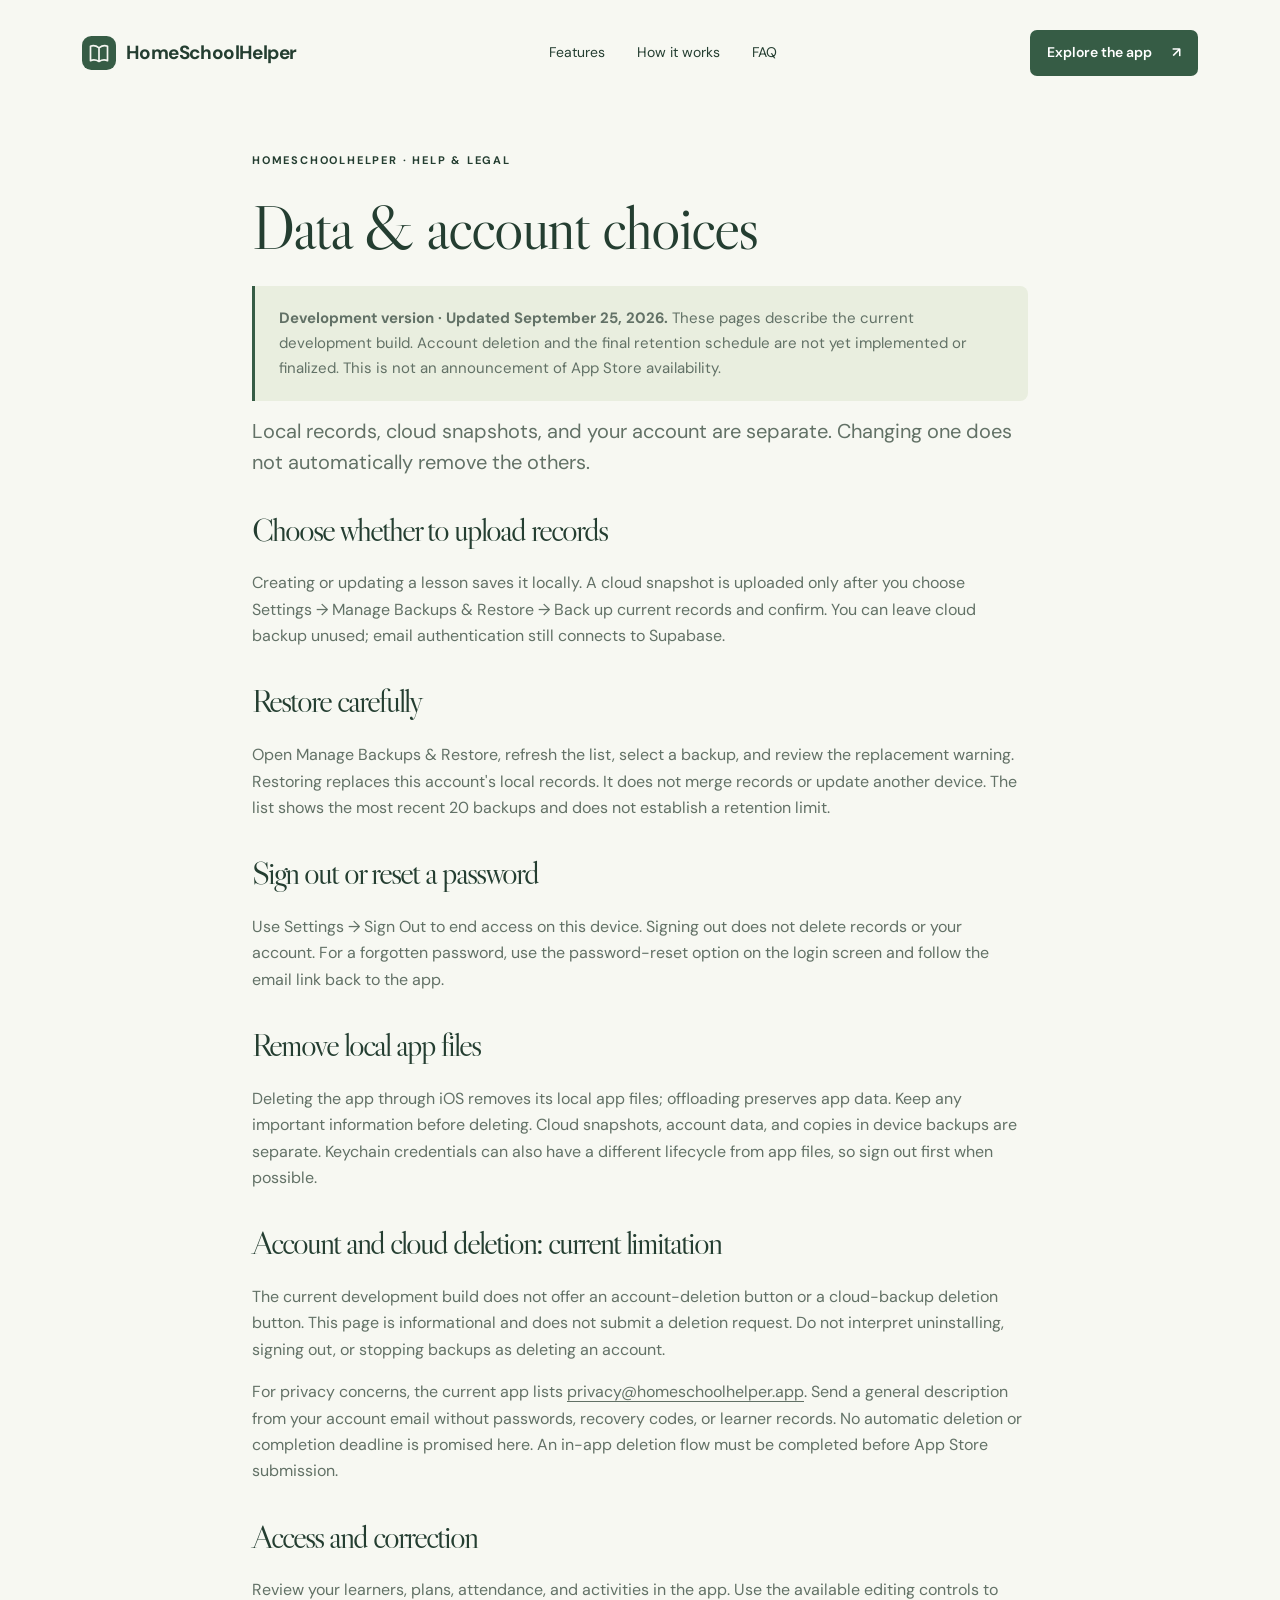
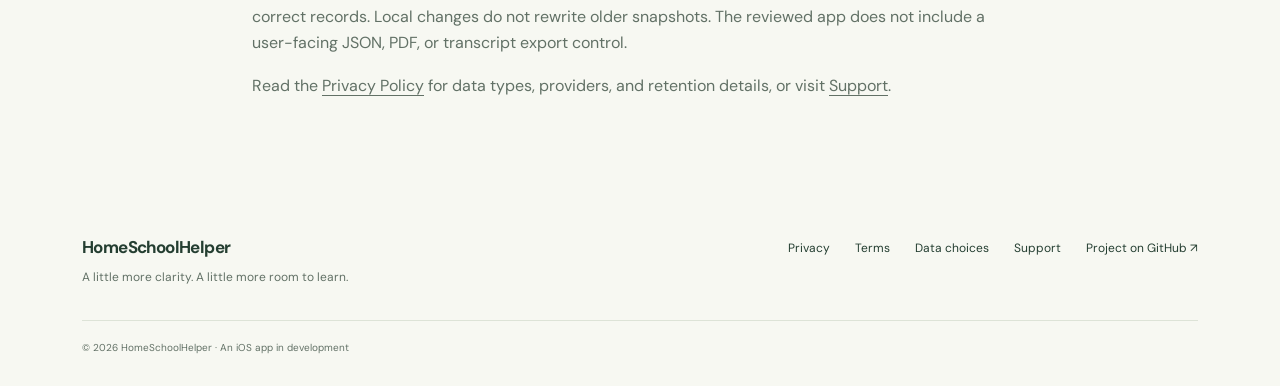
==== data-choices/index.html @ 50081ca1 "Align website with native app and add App Store legal pages" ====
<!doctype html><html lang="en"><head><meta charset="utf-8"><meta name="viewport" content="width=device-width,initial-scale=1"><meta name="theme-color" content="#365c45"><meta name="description" content="Manage local records, manual cloud backups, sign-in, and understand current deletion limitations."><meta property="og:title" content="Data & account choices — HomeSchoolHelper"><meta property="og:description" content="Manage local records, manual cloud backups, sign-in, and understand current deletion limitations."><title>Data & account choices — HomeSchoolHelper</title><link rel="icon" href="../assets/favicon.svg" type="image/svg+xml"><link rel="stylesheet" href="../assets/style.css"></head><body><a class="skip" href="#main">Skip to content</a><header class="header wrap"><a class="brand" href="../"><img src="../assets/favicon.svg" width="34" height="34" alt="">HomeSchoolHelper</a><nav aria-label="Main navigation"><a href="../#features">Features</a><a href="../#how-it-works">How it works</a><a href="../#faq">FAQ</a></nav><a class="button small" href="../preview/">Explore the app <span aria-hidden="true">↗</span></a></header><main id="main" class="wrap document"><div class="eyebrow">HOMESCHOOLHELPER · HELP & LEGAL</div><h1>Data & account choices</h1><p class="policy-note"><strong>Development version · Updated September 25, 2026.</strong> These pages describe the current development build. Account deletion and the final retention schedule are not yet implemented or finalized. This is not an announcement of App Store availability.</p>
<p class="lead">Local records, cloud snapshots, and your account are separate. Changing one does not automatically remove the others.</p>
<h2>Choose whether to upload records</h2><p>Creating or updating a lesson saves it locally. A cloud snapshot is uploaded only after you choose Settings → Manage Backups & Restore → Back up current records and confirm. You can leave cloud backup unused; email authentication still connects to Supabase.</p>
<h2>Restore carefully</h2><p>Open Manage Backups & Restore, refresh the list, select a backup, and review the replacement warning. Restoring replaces this account's local records. It does not merge records or update another device. The list shows the most recent 20 backups and does not establish a retention limit.</p>
<h2>Sign out or reset a password</h2><p>Use Settings → Sign Out to end access on this device. Signing out does not delete records or your account. For a forgotten password, use the password-reset option on the login screen and follow the email link back to the app.</p>
<h2>Remove local app files</h2><p>Deleting the app through iOS removes its local app files; offloading preserves app data. Keep any important information before deleting. Cloud snapshots, account data, and copies in device backups are separate. Keychain credentials can also have a different lifecycle from app files, so sign out first when possible.</p>
<h2>Account and cloud deletion: current limitation</h2><p>The current development build does not offer an account-deletion button or a cloud-backup deletion button. This page is informational and does not submit a deletion request. Do not interpret uninstalling, signing out, or stopping backups as deleting an account.</p><p>For privacy concerns, the current app lists <a href="mailto:privacy@homeschoolhelper.app">privacy@homeschoolhelper.app</a>. Send a general description from your account email without passwords, recovery codes, or learner records. No automatic deletion or completion deadline is promised here. An in-app deletion flow must be completed before App Store submission.</p>
<h2>Access and correction</h2><p>Review your learners, plans, attendance, and activities in the app. Use the available editing controls to correct records. Local changes do not rewrite older snapshots. The reviewed app does not include a user-facing JSON, PDF, or transcript export control.</p><p>Read the <a href="../privacy/">Privacy Policy</a> for data types, providers, and retention details, or visit <a href="../support/">Support</a>.</p>
</main><footer class="wrap"><div><a class="brand" href="../">HomeSchoolHelper</a><p>A little more clarity. A little more room to learn.</p></div><div class="footer-links"><a href="../privacy/">Privacy</a><a href="../terms/">Terms</a><a href="../data-choices/">Data choices</a><a href="../support/">Support</a><a href="https://github.com/chanderson7/HomeschoolHelper">Project on GitHub ↗</a></div><small>© 2026 HomeSchoolHelper · An iOS app in development</small></footer></body></html>
---- assets/style.css ----
@import url('https://fonts.googleapis.com/css2?family=DM+Sans:wght@400;500;600;700&family=Libre+Caslon+Display&display=swap');
:root{--bg:#f7f8f2;--ink:#243e31;--green:#365c45;--muted:#627166;--line:#dde3d7;--soft:#e9eedf}*{box-sizing:border-box}html{scroll-behavior:smooth;scroll-padding-top:30px}body{margin:0;background:var(--bg);color:var(--ink);font:16px/1.65 'DM Sans',system-ui,sans-serif}a{color:inherit}button,a,summary{-webkit-tap-highlight-color:transparent}a:focus-visible,summary:focus-visible{outline:3px solid #b76f44;outline-offset:6px}a{text-underline-offset:4px}.wrap{max-width:1180px;margin:auto;padding-left:32px;padding-right:32px}.header{height:106px;display:flex;align-items:center;justify-content:space-between;gap:24px}.brand{display:flex;align-items:center;gap:10px;font-weight:700;font-size:19px;text-decoration:none;letter-spacing:-.6px}.header nav{display:flex;gap:32px;font-size:14px}.header nav a{text-decoration:none}.header nav a:hover{color:#8a502f}.button{display:inline-flex;align-items:center;justify-content:center;gap:20px;background:var(--green);color:white;padding:15px 23px;border-radius:7px;text-decoration:none;font-size:14px;font-weight:600;transition:background .2s,transform .2s}.button:hover{background:#254832;transform:translateY(-2px)}.button.small{padding:11px 17px}.hero{display:grid;grid-template-columns:1.12fr 1fr;gap:45px;align-items:center;padding-top:55px;padding-bottom:80px}.pill,.eyebrow{font-size:11px;font-weight:700;letter-spacing:1.8px}.pill{display:inline-block;background:#e9edde;padding:8px 12px;border-radius:4px;font-size:10px;letter-spacing:1.2px}h1,h2,h3,p{margin-top:0}h1,h2{font-family:'Libre Caslon Display',Georgia,serif;font-weight:400;letter-spacing:-2px;line-height:1.02}h1{font-size:84px;margin:27px 0}em{font-weight:400;color:#728366}h1 em,h2 em{font-style:italic}.lead{font-size:20px;line-height:1.55}.intro{max-width:430px;color:var(--muted);margin:24px 0 30px;font-size:15px}.actions{display:flex;align-items:center;gap:25px}.text-link{font-size:14px;font-weight:600;text-decoration:none}.development{display:flex;align-items:center;gap:9px;font-size:12px;color:var(--muted);margin-top:24px}.development>span{width:6px;height:6px;border-radius:50%;background:#8c9a6c}.hero-art{position:relative;display:flex;flex-direction:column;align-items:center;padding:7px 0}.orbit{position:absolute;width:450px;height:450px;background:#e7ebdc;border-radius:50%;top:95px;z-index:-1}.phone{width:290px;background:#f5f6f1;border:6px solid #2b3a30;box-shadow:0 25px 45px #273c3020,inset 0 0 0 1px #83917e;border-radius:39px;overflow:hidden;transform:rotate(3deg);position:relative}.phone-top{display:flex;justify-content:space-between;align-items:center;padding:15px 20px 8px;font-size:10px}.island{width:76px;height:20px;background:#26342d;border-radius:20px}.phone-content{padding:18px 17px 12px}.phone .eyebrow{font-size:8px;letter-spacing:1px}.phone h2{font:600 25px/1.1 'DM Sans',sans-serif;letter-spacing:-1px;margin:9px 0}.phone p{font-size:10px;color:var(--muted)}.chips{display:flex;gap:7px;font-size:9px;margin:15px 0}.chips span{padding:6px 11px;background:white;border-radius:20px}.chips .selected{background:var(--green);color:white}.progress-card{background:#e3ead9;border-radius:15px;padding:15px 13px}.progress-card>span{font-size:7px;letter-spacing:1px}.progress-card strong{display:block;font-size:15px;margin:3px 0 12px;letter-spacing:-.5px}.progress{height:5px;background:#f8f9f4;border-radius:6px;margin-bottom:6px}.progress i{display:block;height:100%;width:43%;background:#69855b;border-radius:6px}.progress-card small{font-size:8px;color:#66745d}.phone-section{font-size:13px;font-weight:600;margin:19px 0 8px;display:flex;justify-content:space-between}.phone-section span{font-weight:400;font-size:9px;color:#687560}.lesson{display:flex;align-items:center;gap:9px;background:white;padding:13px 9px;border-bottom:1px solid #f0f2eb}.lesson strong{font-size:10px;display:block;line-height:1.4}.lesson small{font-size:8px;display:block;color:#6b786c;margin-top:3px}.check{width:17px;height:17px;border:1px solid #cbd4c2;border-radius:50%;flex-shrink:0}.done{background:#719367;color:white;border:none;text-align:center;font-size:11px}.subject{margin-left:auto;color:#859573;font-size:15px}.phone-nav{display:flex;justify-content:space-around;background:white;border-top:1px solid #e2e8db;padding:9px 5px 3px;text-align:center;color:#83917c}.phone-nav span{font-size:17px}.phone-nav small{display:block;font-size:8px}.phone-nav .active{color:#365c45}.homebar{width:90px;height:4px;background:#27392b;border-radius:4px;margin:8px auto}.note{position:absolute;z-index:2;display:flex;align-items:center;gap:10px;border:1px solid #e0e5d8;background:#fffef9;box-shadow:0 7px 20px #2c3c2810;padding:13px 17px;border-radius:9px;font-size:12px;font-weight:600}.note>span{background:#eaf0e0;width:29px;height:29px;border-radius:50%;text-align:center;line-height:29px;font-size:18px}.note small{font-size:10px;display:block;font-weight:400;color:var(--muted)}.note-top{top:83px;left:-26px;transform:rotate(-5deg)}.note-bottom{bottom:78px;right:-15px;transform:rotate(-3deg)}.art-caption{font-size:10px;color:var(--muted);margin:24px 0 0}.principles{border-top:1px solid var(--line);border-bottom:1px solid var(--line);background:#eff2e7}.principle-grid{display:grid;grid-template-columns:repeat(3,1fr);padding-top:33px;padding-bottom:32px;gap:40px}.principles span{font-size:10px;letter-spacing:1.3px;color:var(--muted)}.principles h3{font-size:17px;margin:7px 0 5px;font-weight:500}.principles p{font-size:13px;color:var(--muted);margin:0}.section{padding-top:90px;padding-bottom:90px}h2{font-size:57px;margin:16px 0 24px}.section-heading{max-width:560px;margin-bottom:40px}.section-heading>p{max-width:425px;color:var(--muted)}.feature-grid{display:grid;grid-template-columns:1fr 1fr;gap:22px}.feature{border:1px solid var(--line);border-radius:14px;padding:35px;background:#fdfef9}.feature-wide{grid-column:1/-1;display:grid;grid-template-columns:1fr 1fr;gap:65px;align-items:center;background:#eaf0e2}.feature h3{font:400 35px/1.1 'Libre Caslon Display',Georgia,serif;letter-spacing:-.6px;margin:14px 0 17px}.feature p{font-size:14px;color:var(--muted);max-width:440px}.feature-number{font-size:12px;color:#74816c}.tag{font-size:10px;letter-spacing:.6px;text-transform:uppercase;font-weight:600;display:inline-block;margin-top:14px}.mini-day{background:#fffef9;border:1px solid #e1e6d6;box-shadow:0 9px 25px #2f4c3010;border-radius:10px;padding:27px;transform:rotate(-2deg)}.mini-label{font-size:10px;letter-spacing:1.4px;margin-bottom:25px}.mini-day>div:not(.mini-label):not(.mini-track){display:flex;gap:12px;align-items:center;font-size:13px}.avatar{background:#e1e9d8;border-radius:50%;width:29px;height:29px;display:grid;place-items:center}.mini-day b+span{margin-left:auto;font-size:11px;color:var(--muted)}.clay{background:#f1dfca}.mini-track{height:5px;background:#f0f2e9;margin:13px 0 23px;border-radius:4px}.mini-track i{height:100%;display:block;background:#71896a;border-radius:4px}.clay-track i{background:#bd9771}.mini-day>small{font-size:10px;color:var(--muted)}.week{display:flex;gap:9px;margin:28px 0 15px}.week>span{flex:1;background:#edf1e5;padding:11px 0 12px;border-radius:6px;text-align:center;font-size:12px}.week i{display:block;width:22px;height:5px;background:#a6b69a;margin:12px auto;box-shadow:0 8px #c6d0bc}.week .free{background:#f4eee2}.week small{font-size:8px;display:block;line-height:1.3;margin-top:8px}.record-list{margin-top:22px}.record-list span{font-size:13px;display:flex;justify-content:space-between;padding:12px 0;border-bottom:1px solid var(--line)}.record-list b{font-weight:400}.dark{background:#304e3a;color:#f2f6e9}.dark p,.dark .feature-number{color:#c5d2bb}.dark .tag{color:#d1dec5}.quote{font:38px/1.2 'Libre Caslon Display',Georgia,serif;padding-left:35px;border-left:1px solid #66815f}.quote em{color:#bccca8}.quote small{display:block;font:10px 'DM Sans',sans-serif;margin-top:20px;color:#bfceb4}.scope-note{font-size:12px;color:var(--muted);margin:24px 0 0}.workflow{background:#edf0e5;border-top:1px solid var(--line);border-bottom:1px solid var(--line)}.steps{display:grid;grid-template-columns:repeat(5,1fr);gap:28px;margin-top:45px}.steps>div{border-top:1px solid #c5cfb8;padding-top:14px}.steps span{font-size:11px;color:#6d7d5d}.steps h3{font:30px 'Libre Caslon Display',Georgia,serif;margin:16px 0 10px}.steps p{font-size:13px;color:var(--muted)}.preview-callout{display:grid;grid-template-columns:1fr 1fr;gap:100px;align-items:center;border-bottom:1px solid var(--line)}.preview-callout p{color:var(--muted);font-size:15px;max-width:430px;margin-bottom:25px}.screen-index a{display:flex;gap:20px;padding:22px 0;border-bottom:1px solid var(--line);text-decoration:none;font-size:12px;color:var(--muted)}.screen-index strong{font-weight:500;font-size:18px;color:var(--ink)}.screen-index a>span{margin-left:auto}.screen-index small{display:block;font-size:11px;color:var(--muted);margin-top:16px}.faq{display:grid;grid-template-columns:1fr 1.15fr;gap:65px}.faq h2{font-size:48px}details{border-bottom:1px solid var(--line)}summary{display:flex;justify-content:space-between;gap:25px;cursor:pointer;list-style:none;font-size:14px;padding:20px 0;font-weight:500}summary::-webkit-details-marker{display:none}summary span{font-size:18px;font-weight:400}details[open] summary span{transform:rotate(45deg)}details p{font-size:14px;color:var(--muted);padding:0 30px 10px 0}.closing{background:#2f4d39;color:#f3f7e9;text-align:center;padding:65px 0}.closing .eyebrow{color:#b7c7a7}.closing h2{font-size:63px}.closing em{color:#b7c7a7}.light{background:#e9efda;color:#294332}.light:hover{background:white}.closing p{font-size:11px;color:#bbcbb0;margin:22px 0 0}footer{padding-top:43px!important;padding-bottom:30px!important;display:flex;flex-wrap:wrap;justify-content:space-between;gap:25px}footer .brand{font-size:17px}footer p{font-size:12px;color:var(--muted);margin:7px 0}.footer-links{display:flex;gap:25px;font-size:12px;align-items:flex-start;padding-top:6px}.footer-links a{text-decoration:none}footer>small{width:100%;border-top:1px solid var(--line);padding-top:19px;font-size:10px;color:var(--muted)}.skip{position:absolute;left:15px;top:-100px;padding:10px;background:white;z-index:10}.skip:focus{top:10px}.preview-page{padding-top:45px;padding-bottom:50px}.preview-page h1{font-size:66px}.demo-notice{padding:20px;background:var(--soft);border-radius:10px;font-size:14px;margin:25px 0}.demo-notice strong{display:block}.preview-page iframe{width:100%;height:900px;border:1px solid var(--line);border-radius:12px;background:white}.document{max-width:840px;padding-top:45px;padding-bottom:75px}.document h1{font-size:62px}.document h2{font-size:33px;margin-top:35px}.document p{color:var(--muted)}
@media(min-width:1450px){.hero{padding-top:75px;padding-bottom:100px}}@media(max-width:1000px){.hero{gap:25px}h1{font-size:66px}.hero-art{transform:scale(.9)}.note-top{left:-30px}.note-bottom{right:-15px}.header nav{gap:18px}.actions{gap:15px}.text-link{font-size:12px}.feature-wide{gap:35px}.preview-callout{gap:45px}.faq{gap:35px}}@media(max-width:760px){.wrap{padding-left:23px;padding-right:23px}.header{height:84px;gap:12px}.header .brand{font-size:16px}.header .brand img{width:28px;height:28px}.header nav{display:none}.header .button{font-size:11px;padding:10px 12px;gap:7px}.hero{grid-template-columns:1fr;padding-top:35px;padding-bottom:35px;gap:30px}.hero-copy{max-width:560px}.pill{font-size:8px;letter-spacing:.8px}h1{font-size:65px;letter-spacing:-2px;margin-top:23px}.lead{font-size:18px}.intro{font-size:15px}.hero-art{transform:none;padding-top:15px;max-width:420px;width:100%;margin:auto}.orbit{width:330px;height:330px;top:110px}.note{padding:10px;font-size:11px}.note-top{left:0;top:105px}.note-bottom{right:0;bottom:80px}.phone{width:270px}.principle-grid{grid-template-columns:1fr;gap:22px;padding-top:28px;padding-bottom:28px}.principles .principle-grid>div{padding-bottom:17px;border-bottom:1px solid var(--line)}.principles .principle-grid>div:last-child{border:0;padding-bottom:0}.section{padding-top:60px;padding-bottom:60px}h2{font-size:48px}.feature-grid,.feature-wide{grid-template-columns:1fr}.feature{padding:27px}.feature-wide{gap:25px}.feature h3{font-size:34px}.feature p{font-size:15px}.mini-day{padding:23px;transform:rotate(-1deg)}.quote{font-size:33px;padding:15px 0 5px;border-left:0;border-top:1px solid #66815f}.steps{grid-template-columns:1fr 1fr;gap:20px}.steps p{font-size:14px}.preview-callout,.faq{grid-template-columns:1fr;gap:25px}.closing h2{font-size:50px}.closing .eyebrow{font-size:9px}.footer-links{flex-wrap:wrap;gap:18px}.preview-page h1,.document h1{font-size:49px}.preview-page iframe{height:860px}.phone h2{font-size:24px}}@media(prefers-reduced-motion:reduce){html{scroll-behavior:auto}*{transition:none!important}}

/* Quiet, one-time motion. Individual translate preserves the phone/note rotations. */
@keyframes entrance{from{opacity:0;translate:0 16px}to{opacity:1;translate:0 0}}
@keyframes progress-fill{from{transform:scaleX(0)}to{transform:scaleX(1)}}
@media(prefers-reduced-motion:no-preference){
  .hero-copy>.pill,.hero-copy>h1,.hero-copy>.lead,.hero-copy>.intro,.hero-copy>.development{
    animation:entrance 700ms cubic-bezier(.22,1,.36,1) both;
  }
  .hero-copy>h1{animation-delay:60ms}
  .hero-copy>.lead{animation-delay:120ms}
  .hero-copy>.intro{animation-delay:180ms}
  .hero-copy>.development{animation-delay:240ms}
  .hero-art>.phone{animation:entrance 800ms cubic-bezier(.22,1,.36,1) 180ms both}
  .hero-art>.note{animation:entrance 650ms cubic-bezier(.22,1,.36,1) 380ms both}
  .hero-art>.note-bottom{animation-delay:480ms}
  .feature{transition:opacity 550ms cubic-bezier(.22,1,.36,1),translate 550ms cubic-bezier(.22,1,.36,1)}
  .feature.reveal-pending{opacity:0;translate:0 16px}
  .feature.revealed .mini-track i{transform-origin:left;animation:progress-fill 650ms cubic-bezier(.22,1,.36,1) 120ms both}
  @media(min-width:761px){.feature:nth-child(3){transition-delay:80ms}}
}
@media(prefers-reduced-motion:reduce){
  .hero-copy>*,.hero-art>*,.feature,.mini-track i{animation:none!important;transition:none!important;translate:none!important;opacity:1!important}
}
@media print{.feature.reveal-pending{opacity:1;translate:none}}

/* Legal pages share the site's readable document layout. */
.policy-note{padding:20px 24px;background:var(--soft);border-left:3px solid var(--green);border-radius:0 8px 8px 0;font-size:15px}
.legal-nav{display:flex;gap:12px 24px;flex-wrap:wrap;padding:20px 0;border-block:1px solid var(--line);margin:28px 0;font-size:14px}
.document li{margin-bottom:12px;color:var(--muted)}
.document a{overflow-wrap:anywhere}.document h2{scroll-margin-top:24px}
.backup-section{border-top:1px solid var(--line)}.backup-section p{max-width:680px;color:var(--muted)}
.footer-links{flex-wrap:wrap}
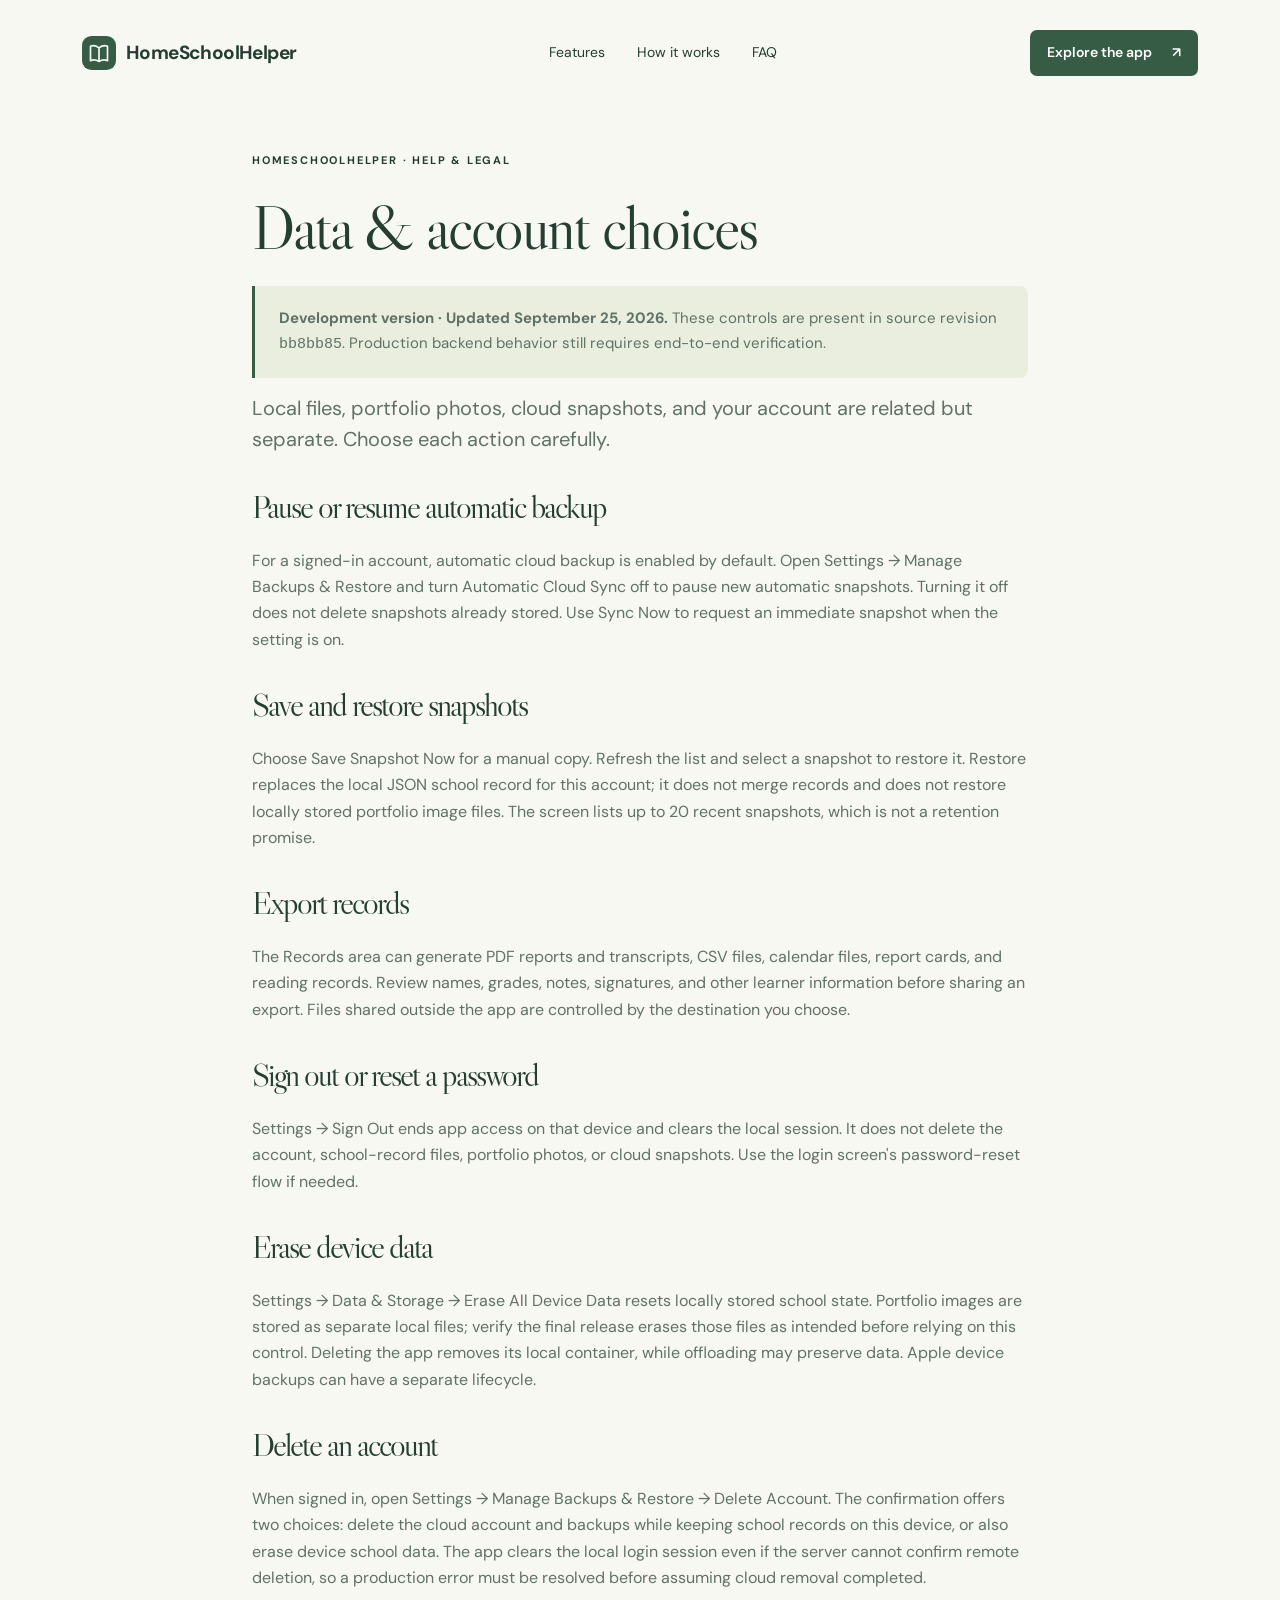
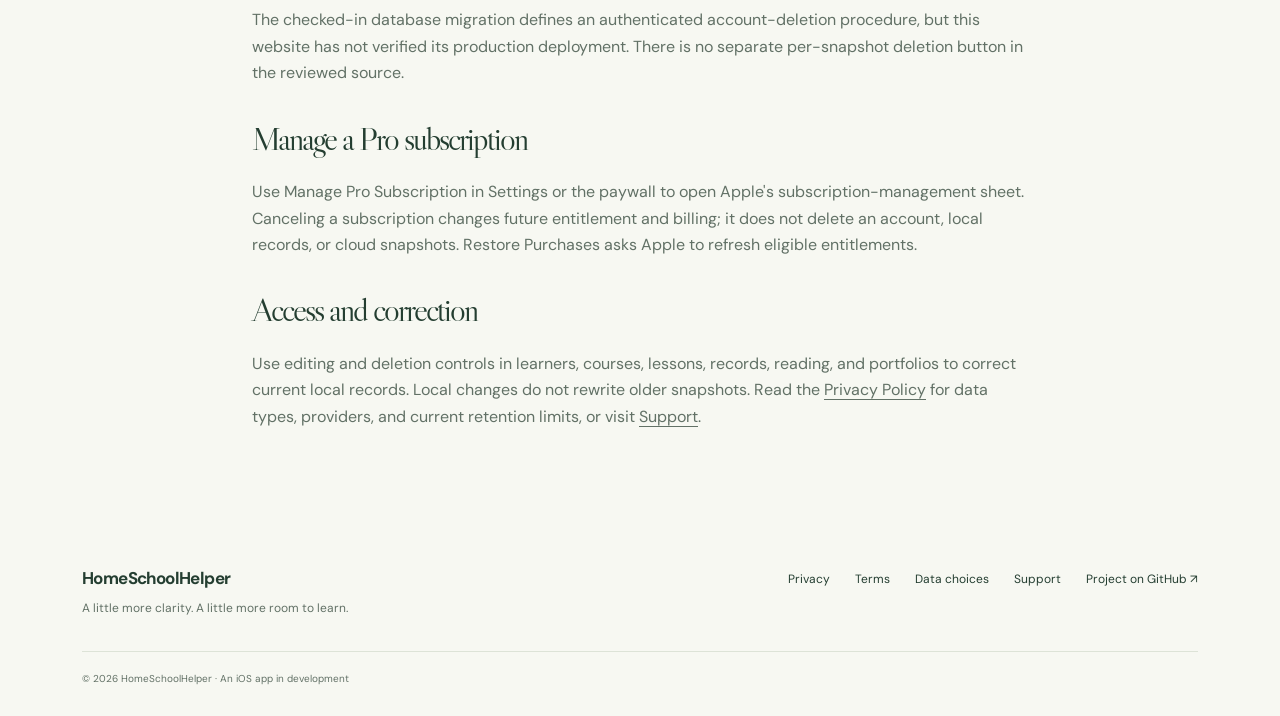
==== commit cfc68574: "Update site for latest iOS release features" ====
--- a/data-choices/index.html
+++ b/data-choices/index.html
@@ -1,9 +1,11 @@
-<!doctype html><html lang="en"><head><meta charset="utf-8"><meta name="viewport" content="width=device-width,initial-scale=1"><meta name="theme-color" content="#365c45"><meta name="description" content="Manage local records, manual cloud backups, sign-in, and understand current deletion limitations."><meta property="og:title" content="Data & account choices — HomeSchoolHelper"><meta property="og:description" content="Manage local records, manual cloud backups, sign-in, and understand current deletion limitations."><title>Data & account choices — HomeSchoolHelper</title><link rel="icon" href="../assets/favicon.svg" type="image/svg+xml"><link rel="stylesheet" href="../assets/style.css"></head><body><a class="skip" href="#main">Skip to content</a><header class="header wrap"><a class="brand" href="../"><img src="../assets/favicon.svg" width="34" height="34" alt="">HomeSchoolHelper</a><nav aria-label="Main navigation"><a href="../#features">Features</a><a href="../#how-it-works">How it works</a><a href="../#faq">FAQ</a></nav><a class="button small" href="../preview/">Explore the app <span aria-hidden="true">↗</span></a></header><main id="main" class="wrap document"><div class="eyebrow">HOMESCHOOLHELPER · HELP & LEGAL</div><h1>Data & account choices</h1><p class="policy-note"><strong>Development version · Updated September 25, 2026.</strong> These pages describe the current development build. Account deletion and the final retention schedule are not yet implemented or finalized. This is not an announcement of App Store availability.</p>
-<p class="lead">Local records, cloud snapshots, and your account are separate. Changing one does not automatically remove the others.</p>
-<h2>Choose whether to upload records</h2><p>Creating or updating a lesson saves it locally. A cloud snapshot is uploaded only after you choose Settings → Manage Backups & Restore → Back up current records and confirm. You can leave cloud backup unused; email authentication still connects to Supabase.</p>
-<h2>Restore carefully</h2><p>Open Manage Backups & Restore, refresh the list, select a backup, and review the replacement warning. Restoring replaces this account's local records. It does not merge records or update another device. The list shows the most recent 20 backups and does not establish a retention limit.</p>
-<h2>Sign out or reset a password</h2><p>Use Settings → Sign Out to end access on this device. Signing out does not delete records or your account. For a forgotten password, use the password-reset option on the login screen and follow the email link back to the app.</p>
-<h2>Remove local app files</h2><p>Deleting the app through iOS removes its local app files; offloading preserves app data. Keep any important information before deleting. Cloud snapshots, account data, and copies in device backups are separate. Keychain credentials can also have a different lifecycle from app files, so sign out first when possible.</p>
-<h2>Account and cloud deletion: current limitation</h2><p>The current development build does not offer an account-deletion button or a cloud-backup deletion button. This page is informational and does not submit a deletion request. Do not interpret uninstalling, signing out, or stopping backups as deleting an account.</p><p>For privacy concerns, the current app lists <a href="mailto:privacy@homeschoolhelper.app">privacy@homeschoolhelper.app</a>. Send a general description from your account email without passwords, recovery codes, or learner records. No automatic deletion or completion deadline is promised here. An in-app deletion flow must be completed before App Store submission.</p>
-<h2>Access and correction</h2><p>Review your learners, plans, attendance, and activities in the app. Use the available editing controls to correct records. Local changes do not rewrite older snapshots. The reviewed app does not include a user-facing JSON, PDF, or transcript export control.</p><p>Read the <a href="../privacy/">Privacy Policy</a> for data types, providers, and retention details, or visit <a href="../support/">Support</a>.</p>
-</main><footer class="wrap"><div><a class="brand" href="../">HomeSchoolHelper</a><p>A little more clarity. A little more room to learn.</p></div><div class="footer-links"><a href="../privacy/">Privacy</a><a href="../terms/">Terms</a><a href="../data-choices/">Data choices</a><a href="../support/">Support</a><a href="https://github.com/chanderson7/HomeschoolHelper">Project on GitHub ↗</a></div><small>© 2026 HomeSchoolHelper · An iOS app in development</small></footer></body></html>+<!doctype html><html lang="en"><head><meta charset="utf-8"><meta name="viewport" content="width=device-width,initial-scale=1"><meta name="theme-color" content="#365c45"><meta name="description" content="Control local records, automatic cloud backup, snapshots, exports, and account deletion in HomeSchoolHelper."><meta property="og:title" content="Data & account choices — HomeSchoolHelper"><meta property="og:description" content="Control local records, automatic cloud backup, snapshots, exports, and account deletion in HomeSchoolHelper."><title>Data & account choices — HomeSchoolHelper</title><link rel="icon" href="../assets/favicon.svg" type="image/svg+xml"><link rel="stylesheet" href="../assets/style.css"></head><body><a class="skip" href="#main">Skip to content</a><header class="header wrap"><a class="brand" href="../"><img src="../assets/favicon.svg" width="34" height="34" alt="">HomeSchoolHelper</a><nav aria-label="Main navigation"><a href="../#features">Features</a><a href="../#how-it-works">How it works</a><a href="../#faq">FAQ</a></nav><a class="button small" href="../preview/">Explore the app <span aria-hidden="true">↗</span></a></header>
+<main id="main" class="wrap document"><div class="eyebrow">HOMESCHOOLHELPER · HELP & LEGAL</div><h1>Data & account choices</h1><p class="policy-note"><strong>Development version · Updated September 25, 2026.</strong> These controls are present in source revision <code>bb8bb85</code>. Production backend behavior still requires end-to-end verification.</p><p class="lead">Local files, portfolio photos, cloud snapshots, and your account are related but separate. Choose each action carefully.</p>
+<h2>Pause or resume automatic backup</h2><p>For a signed-in account, automatic cloud backup is enabled by default. Open Settings → Manage Backups & Restore and turn Automatic Cloud Sync off to pause new automatic snapshots. Turning it off does not delete snapshots already stored. Use Sync Now to request an immediate snapshot when the setting is on.</p>
+<h2>Save and restore snapshots</h2><p>Choose Save Snapshot Now for a manual copy. Refresh the list and select a snapshot to restore it. Restore replaces the local JSON school record for this account; it does not merge records and does not restore locally stored portfolio image files. The screen lists up to 20 recent snapshots, which is not a retention promise.</p>
+<h2>Export records</h2><p>The Records area can generate PDF reports and transcripts, CSV files, calendar files, report cards, and reading records. Review names, grades, notes, signatures, and other learner information before sharing an export. Files shared outside the app are controlled by the destination you choose.</p>
+<h2>Sign out or reset a password</h2><p>Settings → Sign Out ends app access on that device and clears the local session. It does not delete the account, school-record files, portfolio photos, or cloud snapshots. Use the login screen's password-reset flow if needed.</p>
+<h2>Erase device data</h2><p>Settings → Data & Storage → Erase All Device Data resets locally stored school state. Portfolio images are stored as separate local files; verify the final release erases those files as intended before relying on this control. Deleting the app removes its local container, while offloading may preserve data. Apple device backups can have a separate lifecycle.</p>
+<h2>Delete an account</h2><p>When signed in, open Settings → Manage Backups & Restore → Delete Account. The confirmation offers two choices: delete the cloud account and backups while keeping school records on this device, or also erase device school data. The app clears the local login session even if the server cannot confirm remote deletion, so a production error must be resolved before assuming cloud removal completed.</p><p>The checked-in database migration defines an authenticated account-deletion procedure, but this website has not verified its production deployment. There is no separate per-snapshot deletion button in the reviewed source.</p>
+<h2>Manage a Pro subscription</h2><p>Use Manage Pro Subscription in Settings or the paywall to open Apple's subscription-management sheet. Canceling a subscription changes future entitlement and billing; it does not delete an account, local records, or cloud snapshots. Restore Purchases asks Apple to refresh eligible entitlements.</p>
+<h2>Access and correction</h2><p>Use editing and deletion controls in learners, courses, lessons, records, reading, and portfolios to correct current local records. Local changes do not rewrite older snapshots. Read the <a href="../privacy/">Privacy Policy</a> for data types, providers, and current retention limits, or visit <a href="../support/">Support</a>.</p>
+</main><footer class="wrap"><div><a class="brand" href="../">HomeSchoolHelper</a><p>A little more clarity. A little more room to learn.</p></div><div class="footer-links"><a href="../privacy/">Privacy</a><a href="../terms/">Terms</a><a href="../data-choices/">Data choices</a><a href="../support/">Support</a><a href="https://github.com/chanderson7/HomeschoolHelper">Project on GitHub ↗</a></div><small>© 2026 HomeSchoolHelper · An iOS app in development</small></footer></body></html>
